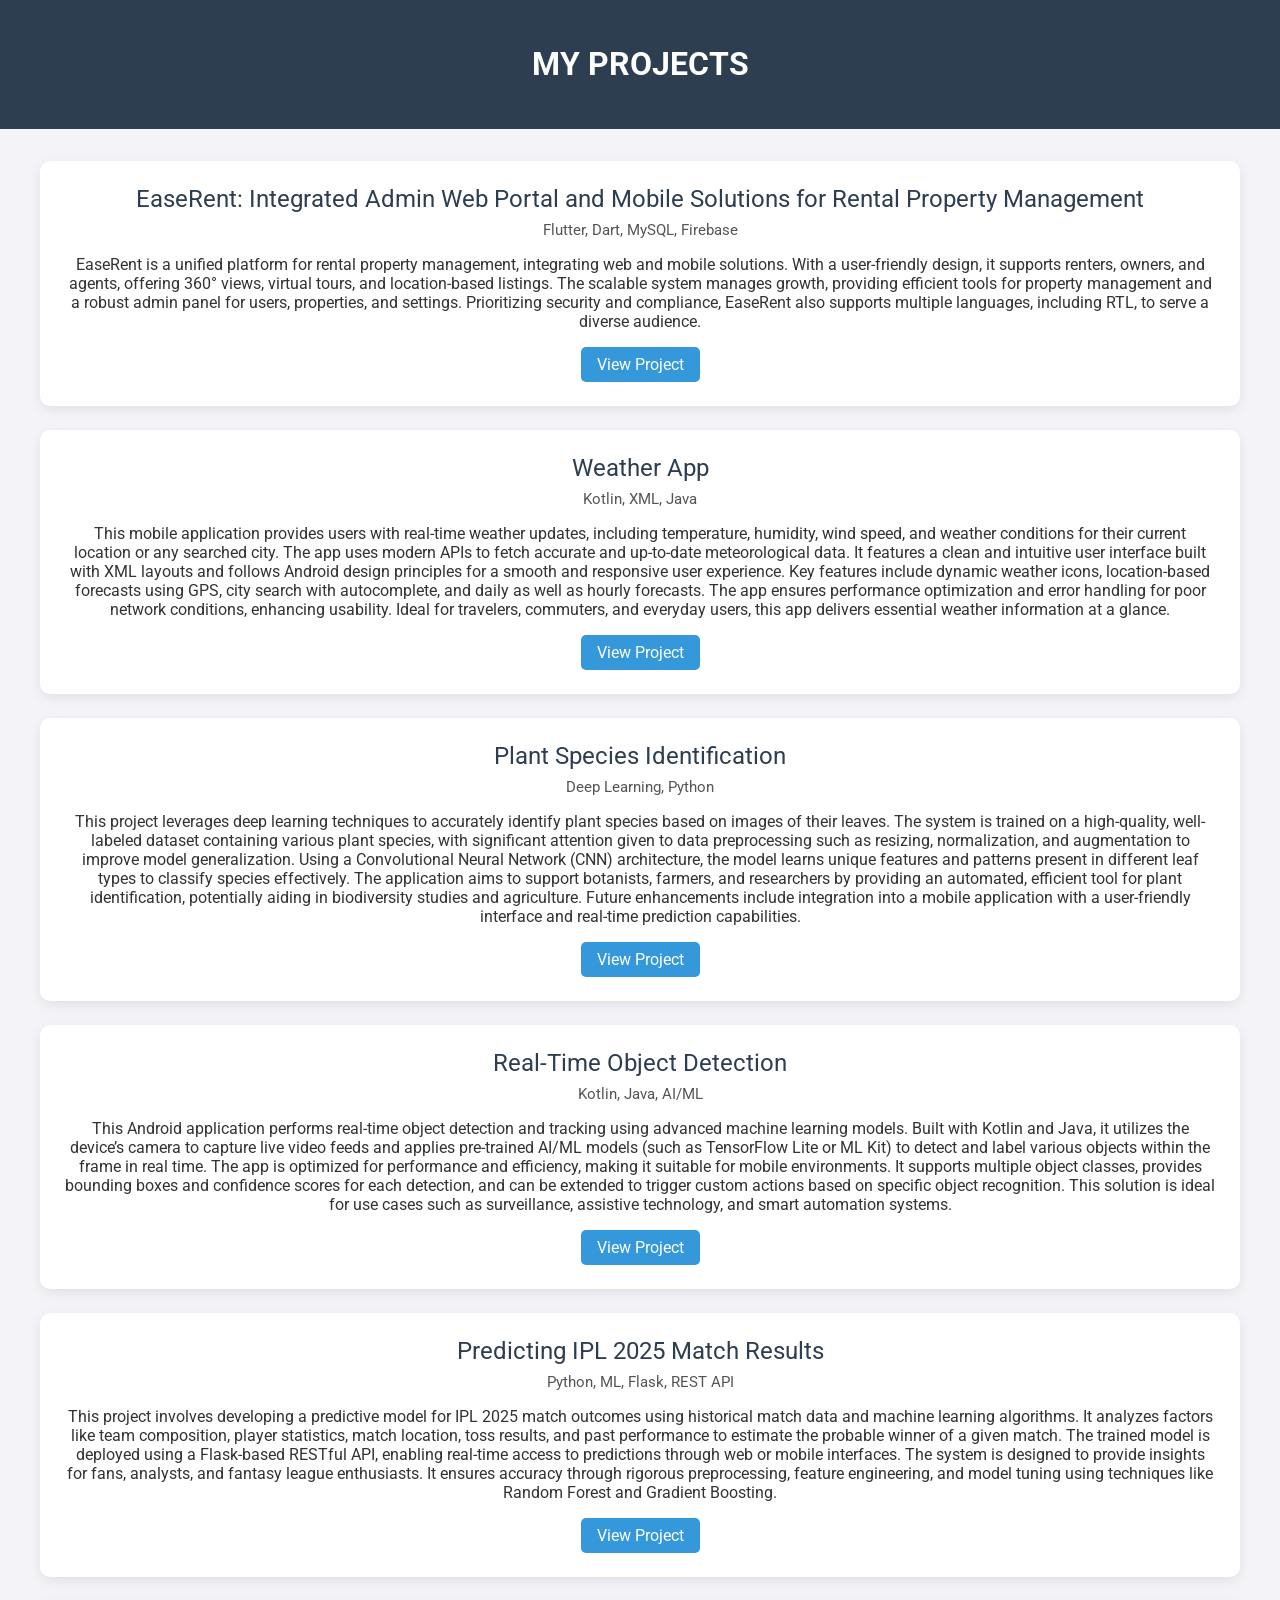
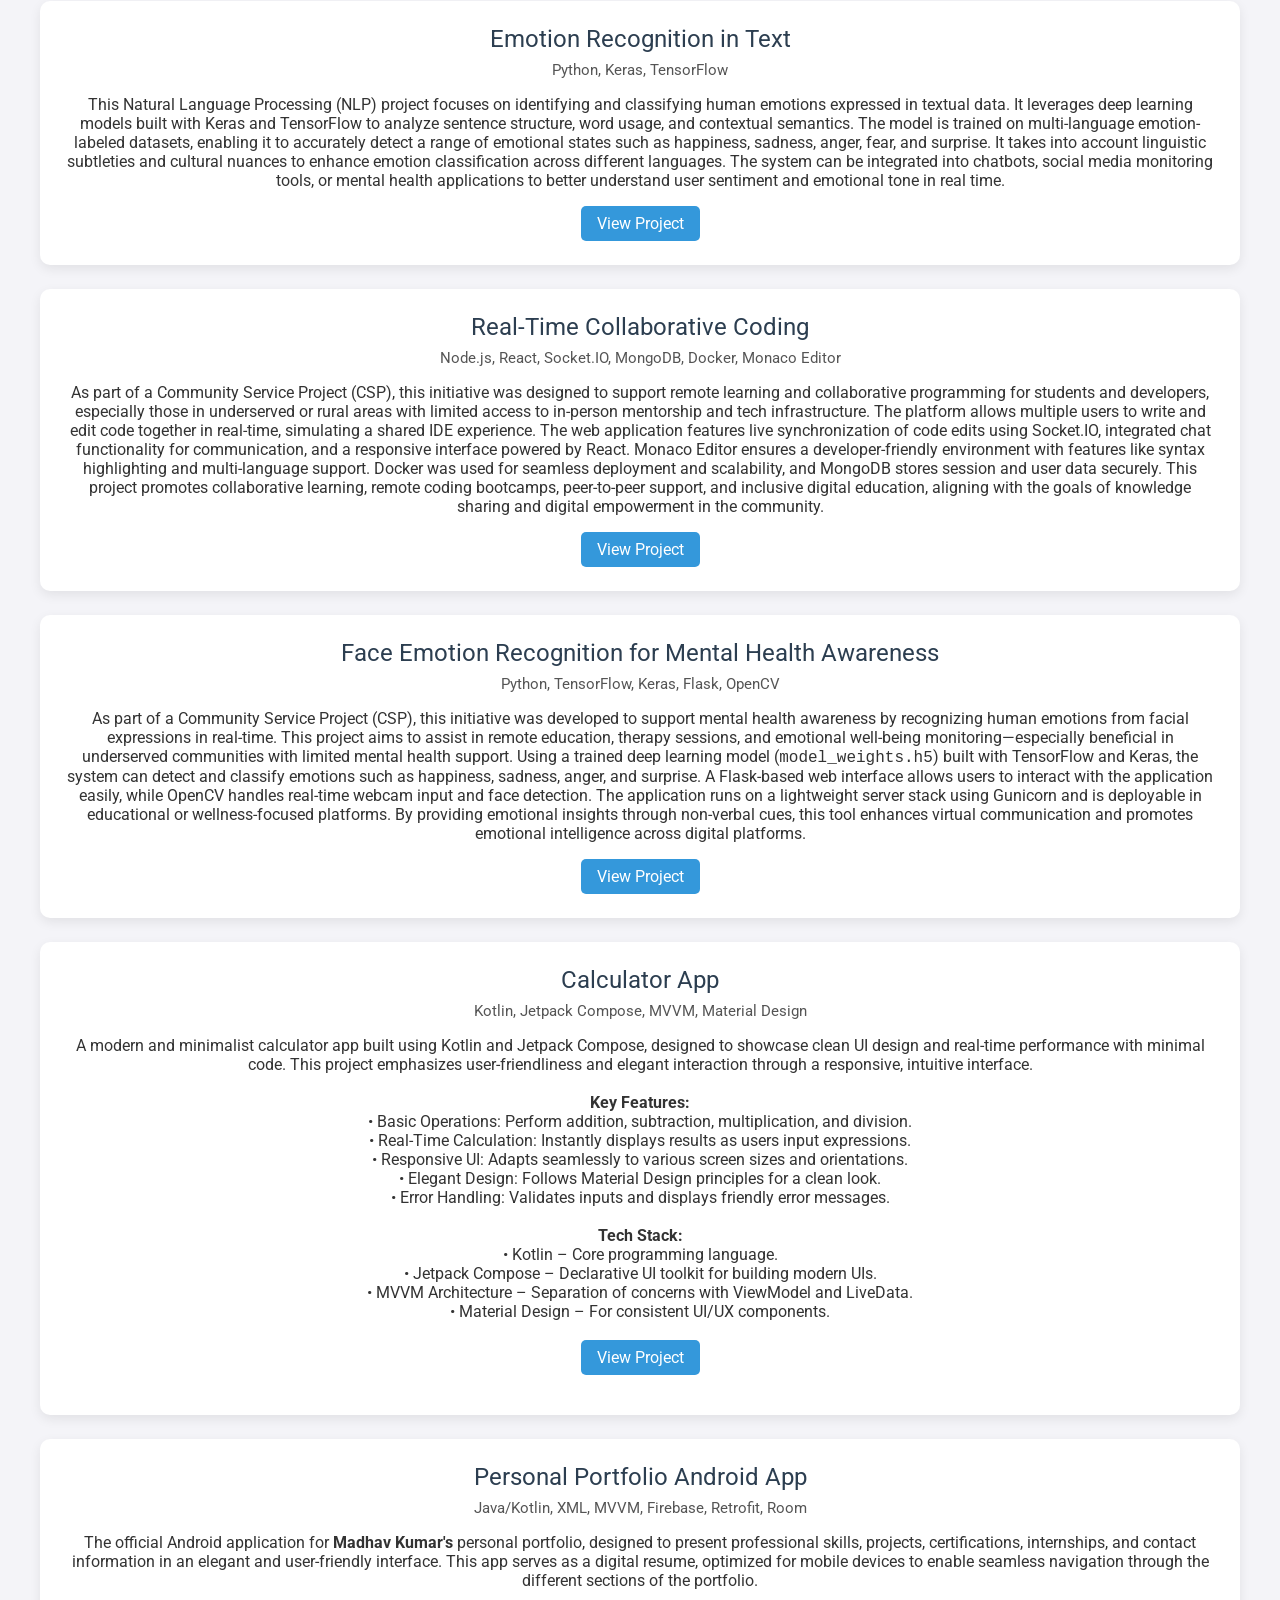
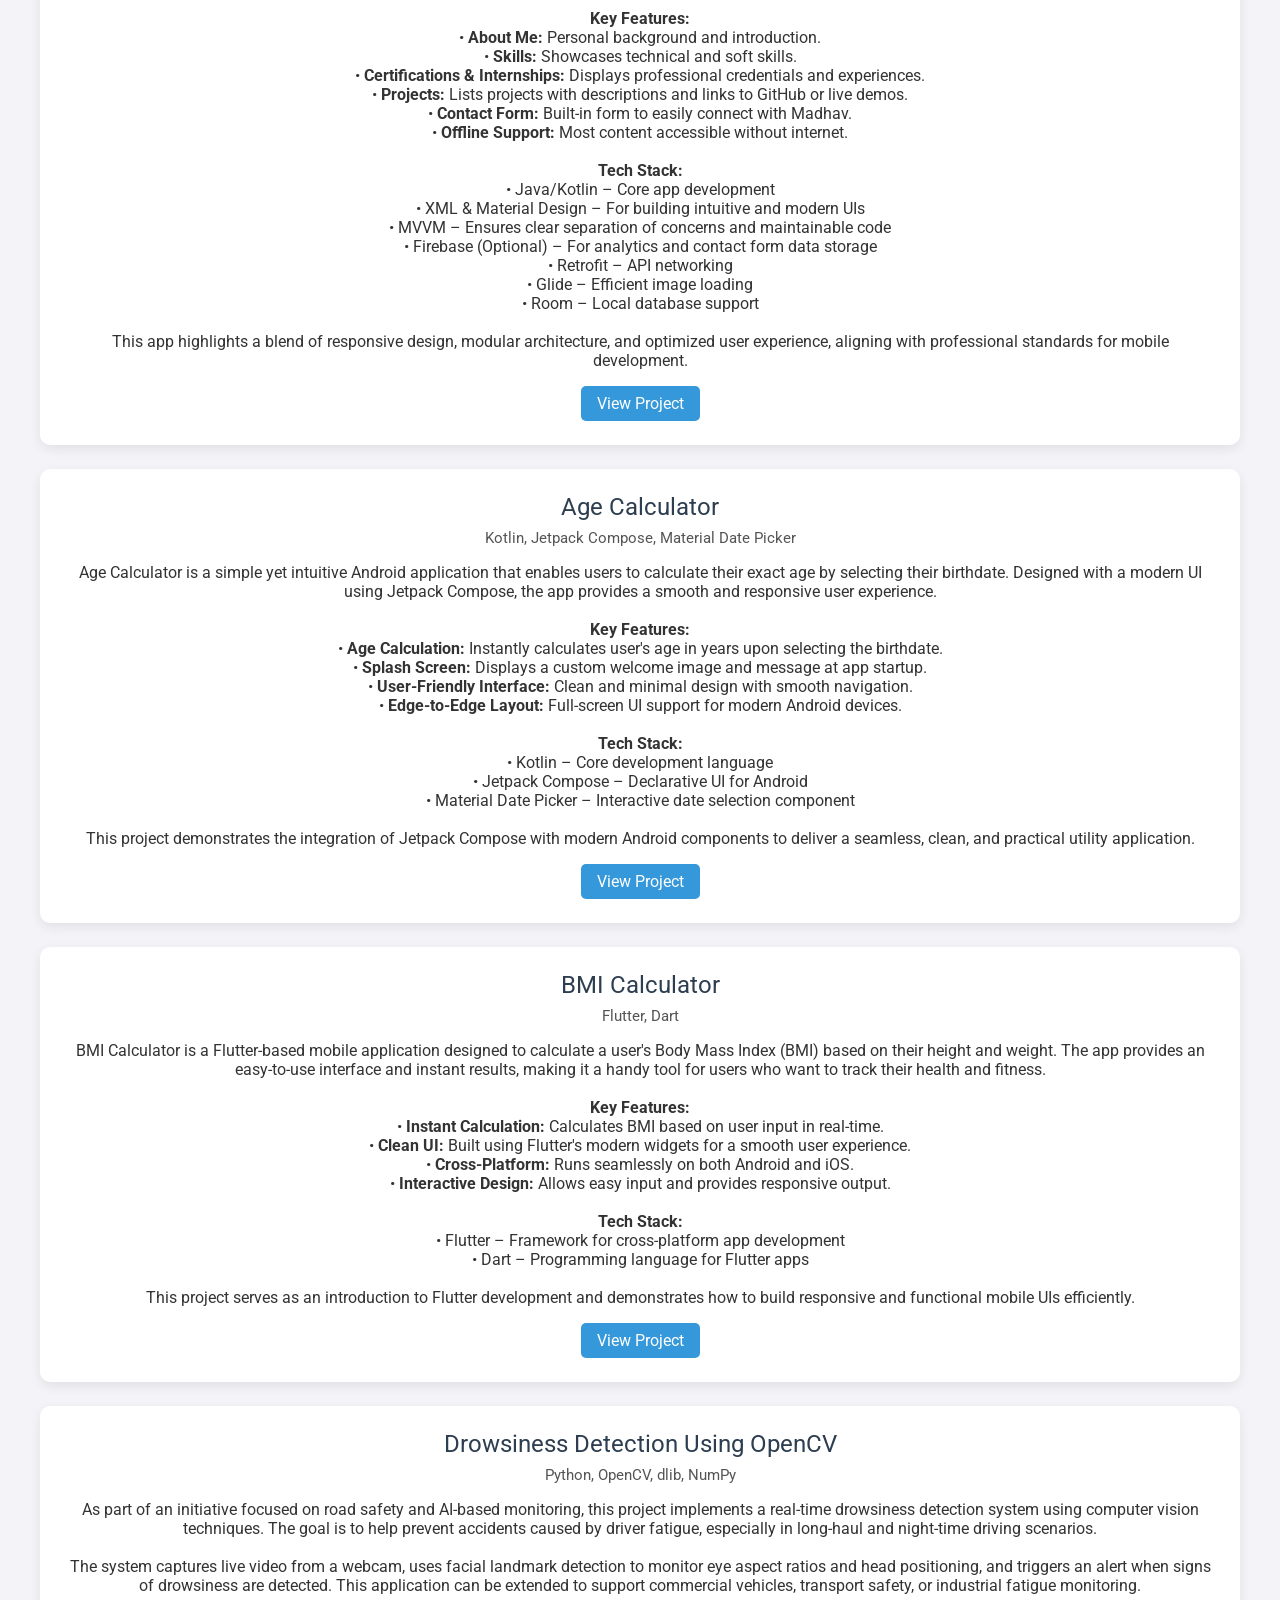
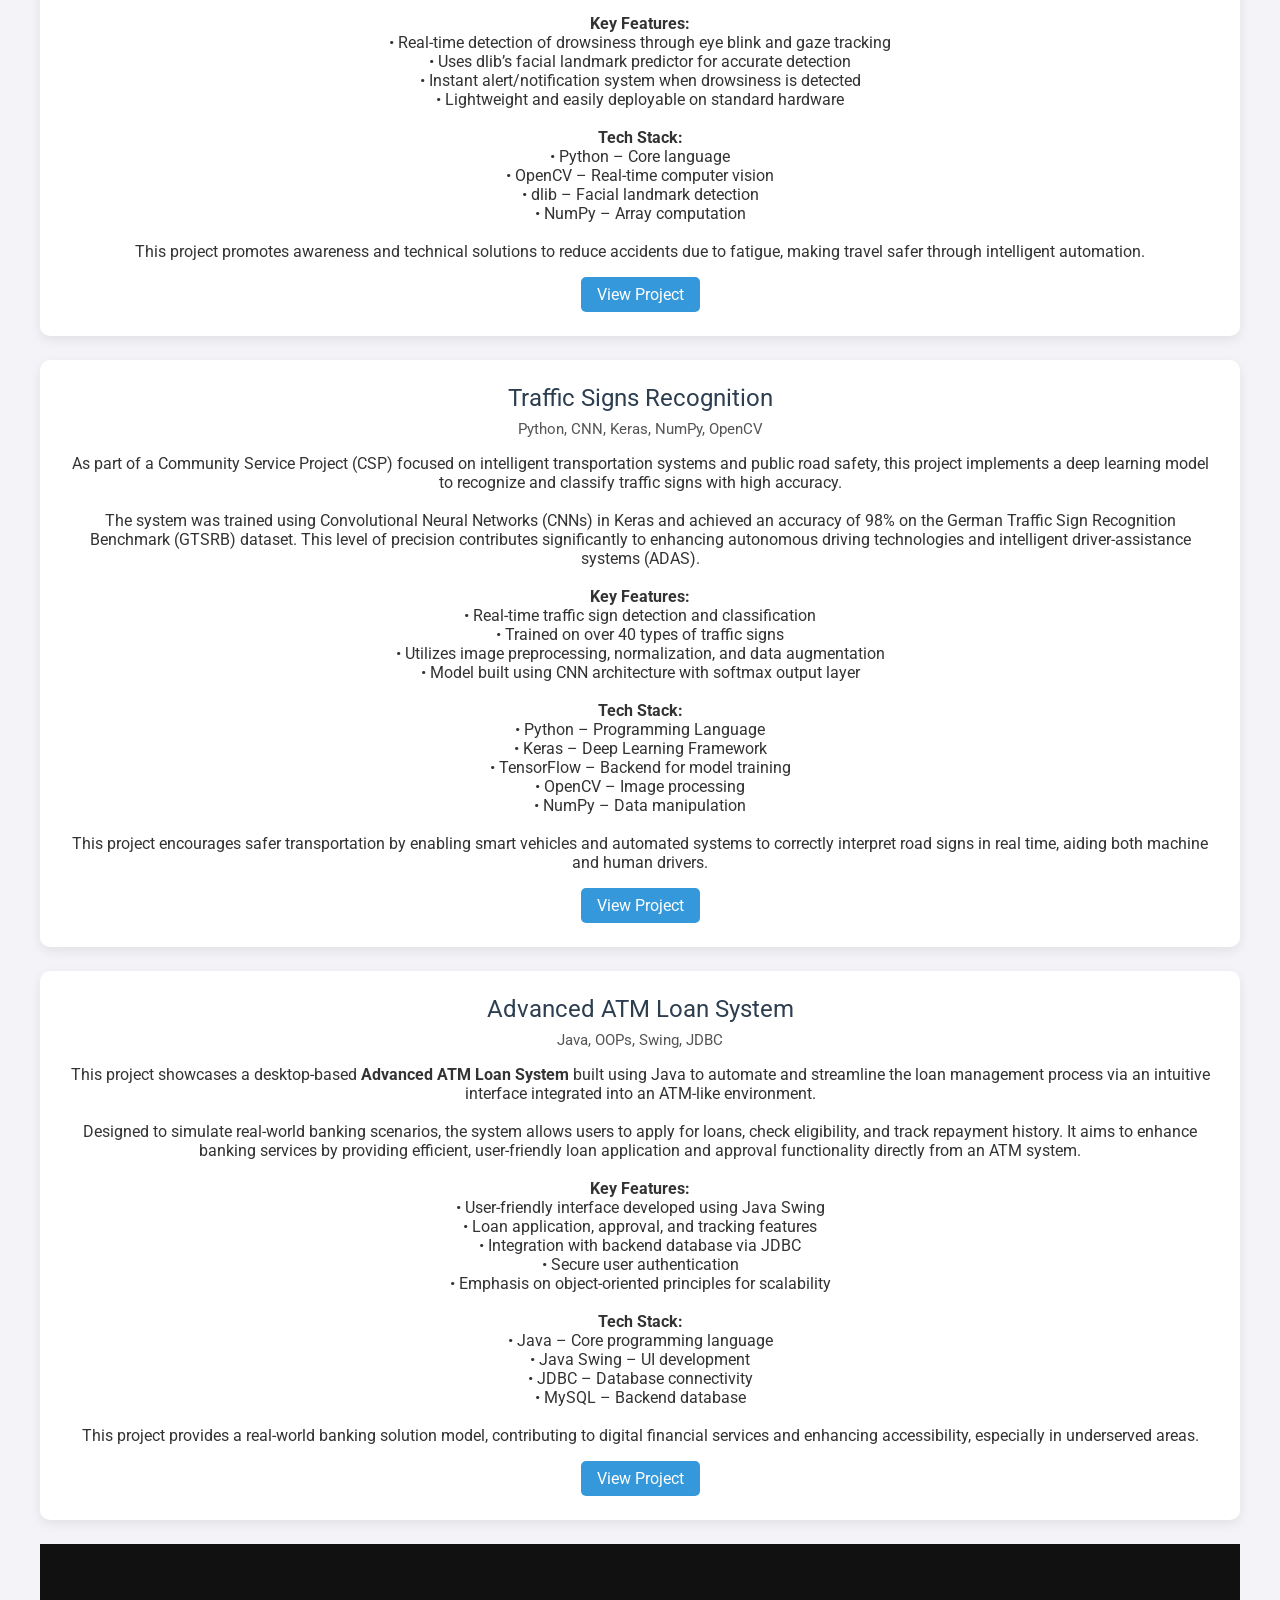
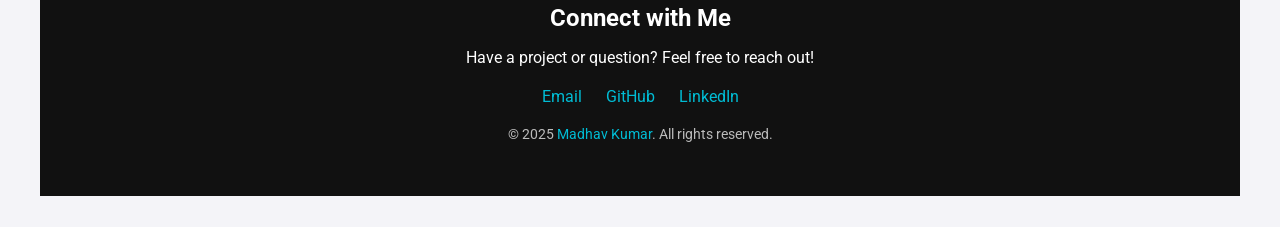
==== projects.html @ fc06e4e4 "first commit" ====
<!DOCTYPE html>
<html lang="en">

<head>
  <meta charset="UTF-8" />
  <meta name="viewport" content="width=device-width, initial-scale=1.0" />
  <title>Project Details</title>
  <link href="https://fonts.googleapis.com/css2?family=Roboto:wght@400;700&display=swap" rel="stylesheet" />
  <style>
    body {
      font-family: 'Roboto', sans-serif;
      margin: 0;
      padding: 0;
      background-color: #f4f4f8;
      color: #333;
    }

    header {
      background-color: #2c3e50;
      color: white;
      padding: 1.5rem 2rem;
      text-align: center;
    }

    .container {
      max-width: 1200px;
      margin: 2rem auto;
      padding: 0 1rem;
    }

    .project-card {
      background: white;
      margin-bottom: 1.5rem;
      border-radius: 10px;
      box-shadow: 0 4px 12px rgba(0, 0, 0, 0.08);
      padding: 1.5rem;
      transition: transform 0.2s ease;
      text-align: center;
    }

    .project-card:hover {
      transform: scale(1.01);
    }

    .project-title {
      font-size: 1.5rem;
      color: #2c3e50;
      margin-bottom: 0.5rem;
    }

    .tech {
      font-size: 0.95rem;
      color: #555;
      margin: 0.3rem 0 1rem 0;
    }

    .desc {
      font-size: 1rem;
      margin-bottom: 1rem;
    }

    .link-btn {
      display: inline-block;
      text-decoration: none;
      padding: 0.5rem 1rem;
      background-color: #3498db;
      color: white;
      border-radius: 5px;
      transition: background 0.3s ease;
      margin: 0 auto;
    }

    .link-btn:hover {
      background-color: #2980b9;
    }

    @media (max-width: 600px) {
      .project-title {
        font-size: 1.3rem;
      }
    }
  </style>
</head>

<body>

  <header>
    <h1>MY PROJECTS</h1>
  </header>

  <div class="container">

    <div class="project-card">
      <div class="project-title">EaseRent: Integrated Admin Web Portal and Mobile Solutions for Rental Property
        Management</div>
      <div class="tech">Flutter, Dart, MySQL, Firebase</div>
      <div class="desc">EaseRent is a unified platform for rental property management, integrating web and mobile
        solutions. With a user-friendly design, it supports renters, owners, and agents, offering 360° views, virtual
        tours, and location-based listings. The scalable system manages growth, providing efficient tools for property
        management and a robust admin panel for users, properties, and settings. Prioritizing security and compliance,
        EaseRent also supports multiple languages, including RTL, to serve a diverse audience.</div>
      <a href="https://github.com/2003MADHAV/Capstone-Project" class="link-btn" target="_blank">View Project</a>
    </div>

    <div class="project-card">
      <div class="project-title">Weather App</div>
      <div class="tech">Kotlin, XML, Java</div>
      <div class="desc">This mobile application provides users with real-time weather updates, including temperature,
        humidity, wind speed, and weather conditions for their current location or any searched city. The app uses
        modern APIs to fetch accurate and up-to-date meteorological data. It features a clean and intuitive user
        interface built with XML layouts and follows Android design principles for a smooth and responsive user
        experience.

        Key features include dynamic weather icons, location-based forecasts using GPS, city search with autocomplete,
        and daily as well as hourly forecasts. The app ensures performance optimization and error handling for poor
        network conditions, enhancing usability. Ideal for travelers, commuters, and everyday users, this app delivers
        essential weather information at a glance.</div>
      <a href="https://github.com/2003MADHAV/Weather_app" class="link-btn" target="_blank">View Project</a>
    </div>

    <div class="project-card">
      <div class="project-title">Plant Species Identification</div>
      <div class="tech">Deep Learning, Python</div>
      <div class="desc">This project leverages deep learning techniques to accurately identify plant species based on
        images of their leaves. The system is trained on a high-quality, well-labeled dataset containing various plant
        species, with significant attention given to data preprocessing such as resizing, normalization, and
        augmentation to improve model generalization.

        Using a Convolutional Neural Network (CNN) architecture, the model learns unique features and patterns present
        in different leaf types to classify species effectively. The application aims to support botanists, farmers, and
        researchers by providing an automated, efficient tool for plant identification, potentially aiding in
        biodiversity studies and agriculture. Future enhancements include integration into a mobile application with a
        user-friendly interface and real-time prediction capabilities.</div>
      <a href="https://github.com/2003MADHAV/Plant-Species-Identification-from-Leaf-Images" class="link-btn"
        target="_blank">View Project</a>
    </div>

    <div class="project-card">
      <div class="project-title">Real-Time Object Detection</div>
      <div class="tech">Kotlin, Java, AI/ML</div>
      <div class="desc">This Android application performs real-time object detection and tracking using advanced machine
        learning models. Built with Kotlin and Java, it utilizes the device’s camera to capture live video feeds and
        applies pre-trained AI/ML models (such as TensorFlow Lite or ML Kit) to detect and label various objects within
        the frame in real time.

        The app is optimized for performance and efficiency, making it suitable for mobile environments. It supports
        multiple object classes, provides bounding boxes and confidence scores for each detection, and can be extended
        to trigger custom actions based on specific object recognition. This solution is ideal for use cases such as
        surveillance, assistive technology, and smart automation systems.</div>
        <a href="https://github.com/2003MADHAV" class="link-btn" target="_blank">View Project</a>

    </div>

    <div class="project-card">
      <div class="project-title">Predicting IPL 2025 Match Results</div>
      <div class="tech">Python, ML, Flask, REST API</div>
      <div class="desc">This project involves developing a predictive model for IPL 2025 match outcomes using historical
        match data and machine learning algorithms. It analyzes factors like team composition, player statistics, match
        location, toss results, and past performance to estimate the probable winner of a given match.

        The trained model is deployed using a Flask-based RESTful API, enabling real-time access to predictions through
        web or mobile interfaces. The system is designed to provide insights for fans, analysts, and fantasy league
        enthusiasts. It ensures accuracy through rigorous preprocessing, feature engineering, and model tuning using
        techniques like Random Forest and Gradient Boosting.</div>
      <a href="https://github.com/2003MADHAV/ipl-match-prediction" class="link-btn" target="_blank">View Project</a>
    </div>

    <div class="project-card">
      <div class="project-title">Emotion Recognition in Text</div>
      <div class="tech">Python, Keras, TensorFlow</div>
      <div class="desc">This Natural Language Processing (NLP) project focuses on identifying and classifying human
        emotions expressed in textual data. It leverages deep learning models built with Keras and TensorFlow to analyze
        sentence structure, word usage, and contextual semantics.

        The model is trained on multi-language emotion-labeled datasets, enabling it to accurately detect a range of
        emotional states such as happiness, sadness, anger, fear, and surprise. It takes into account linguistic
        subtleties and cultural nuances to enhance emotion classification across different languages.

        The system can be integrated into chatbots, social media monitoring tools, or mental health applications to
        better understand user sentiment and emotional tone in real time.</div>
      <a href="https://github.com/2003MADHAV/Emotion-Recognition_and-Expression_in_Text" class="link-btn"
        target="_blank">View Project</a>
    </div>

    <div class="project-card">
      <div class="project-title">Real-Time Collaborative Coding</div>
      <div class="tech">Node.js, React, Socket.IO, MongoDB, Docker, Monaco Editor</div>
      <div class="desc">As part of a Community Service Project (CSP), this initiative was designed to support remote
        learning and collaborative programming for students and developers, especially those in underserved or rural
        areas with limited access to in-person mentorship and tech infrastructure. The platform allows multiple users to
        write and edit code together in real-time, simulating a shared IDE experience.

        The web application features live synchronization of code edits using Socket.IO, integrated chat functionality
        for communication, and a responsive interface powered by React. Monaco Editor ensures a developer-friendly
        environment with features like syntax highlighting and multi-language support.

        Docker was used for seamless deployment and scalability, and MongoDB stores session and user data securely. This
        project promotes collaborative learning, remote coding bootcamps, peer-to-peer support, and inclusive digital
        education, aligning with the goals of knowledge sharing and digital empowerment in the community.</div>
      <a href="https://github.com/2003MADHAV" class="link-btn" target="_blank">View Project</a>
    </div>
  <div class="project-card">

  <div class="project-title">Face Emotion Recognition for Mental Health Awareness</div>
  <div class="tech">Python, TensorFlow, Keras, Flask, OpenCV</div>
  <div class="desc">
    As part of a Community Service Project (CSP), this initiative was developed to support mental health awareness by recognizing human emotions from facial expressions in real-time. This project aims to assist in remote education, therapy sessions, and emotional well-being monitoring—especially beneficial in underserved communities with limited mental health support.

    Using a trained deep learning model (<code>model_weights.h5</code>) built with TensorFlow and Keras, the system can detect and classify emotions such as happiness, sadness, anger, and surprise. A Flask-based web interface allows users to interact with the application easily, while OpenCV handles real-time webcam input and face detection.

    The application runs on a lightweight server stack using Gunicorn and is deployable in educational or wellness-focused platforms. By providing emotional insights through non-verbal cues, this tool enhances virtual communication and promotes emotional intelligence across digital platforms.
  </div>
  <a href="https://github.com/2003MADHAV/Face-Emotion-Recognition" class="link-btn" target="_blank">View Project</a>
</div>

<div class="project-card">
  <div class="project-title">Calculator App</div>
  <div class="tech">Kotlin, Jetpack Compose, MVVM, Material Design</div>
  <div class="desc">
    A modern and minimalist calculator app built using Kotlin and Jetpack Compose, designed to showcase clean UI design and real-time performance with minimal code. This project emphasizes user-friendliness and elegant interaction through a responsive, intuitive interface.

    <br><br>
    <strong>Key Features:</strong><br>
    • Basic Operations: Perform addition, subtraction, multiplication, and division.<br>
    • Real-Time Calculation: Instantly displays results as users input expressions.<br>
    • Responsive UI: Adapts seamlessly to various screen sizes and orientations.<br>
    • Elegant Design: Follows Material Design principles for a clean look.<br>
    • Error Handling: Validates inputs and displays friendly error messages.<br>

    <br>
    <strong>Tech Stack:</strong><br>
    • Kotlin – Core programming language.<br>
    • Jetpack Compose – Declarative UI toolkit for building modern UIs.<br>
    • MVVM Architecture – Separation of concerns with ViewModel and LiveData.<br>
    • Material Design – For consistent UI/UX components.<br>
  <br><a href="https://github.com/2003MADHAV/Calculator_Android_APP" class="link-btn" target="_blank">View Project</a>
  
</div>

</div>

<div class="project-card">
  <div class="project-title">Personal Portfolio Android App</div>
  <div class="tech">Java/Kotlin, XML, MVVM, Firebase, Retrofit, Room</div>
  <div class="desc">
    The official Android application for <strong>Madhav Kumar's</strong> personal portfolio, designed to present professional skills, projects, certifications, internships, and contact information in an elegant and user-friendly interface. This app serves as a digital resume, optimized for mobile devices to enable seamless navigation through the different sections of the portfolio.

    <br><br>
    <strong>Key Features:</strong><br>
    • <strong>About Me:</strong> Personal background and introduction.<br>
    • <strong>Skills:</strong> Showcases technical and soft skills.<br>
    • <strong>Certifications & Internships:</strong> Displays professional credentials and experiences.<br>
    • <strong>Projects:</strong> Lists projects with descriptions and links to GitHub or live demos.<br>
    • <strong>Contact Form:</strong> Built-in form to easily connect with Madhav.<br>
    • <strong>Offline Support:</strong> Most content accessible without internet.<br>

    <br>
    <strong>Tech Stack:</strong><br>
    • Java/Kotlin – Core app development<br>
    • XML & Material Design – For building intuitive and modern UIs<br>
    • MVVM – Ensures clear separation of concerns and maintainable code<br>
    • Firebase (Optional) – For analytics and contact form data storage<br>
    • Retrofit – API networking<br>
    • Glide – Efficient image loading<br>
    • Room – Local database support<br>
    
    <br>
    This app highlights a blend of responsive design, modular architecture, and optimized user experience, aligning with professional standards for mobile development.
  </div>
  <a href="https://github.com/2003MADHAV/Persional_portfolio_Android_App" class="link-btn" target="_blank">View Project</a>
</div>

<div class="project-card">
  <div class="project-title">Age Calculator</div>
  <div class="tech">Kotlin, Jetpack Compose, Material Date Picker</div>
  <div class="desc">
    Age Calculator is a simple yet intuitive Android application that enables users to calculate their exact age by selecting their birthdate. Designed with a modern UI using Jetpack Compose, the app provides a smooth and responsive user experience.
    
    <br><br>
    <strong>Key Features:</strong><br>
    • <strong>Age Calculation:</strong> Instantly calculates user's age in years upon selecting the birthdate.<br>
    • <strong>Splash Screen:</strong> Displays a custom welcome image and message at app startup.<br>
    • <strong>User-Friendly Interface:</strong> Clean and minimal design with smooth navigation.<br>
    • <strong>Edge-to-Edge Layout:</strong> Full-screen UI support for modern Android devices.<br>
    
    <br>
    <strong>Tech Stack:</strong><br>
    • Kotlin – Core development language<br>
    • Jetpack Compose – Declarative UI for Android<br>
    • Material Date Picker – Interactive date selection component<br>

    <br>
    This project demonstrates the integration of Jetpack Compose with modern Android components to deliver a seamless, clean, and practical utility application.
  </div>
  <a href="https://github.com/2003MADHAV/Age-Calculator-andriod-app.git" class="link-btn" target="_blank">View Project</a>
</div>

<div class="project-card">
  <div class="project-title">BMI Calculator</div>
  <div class="tech">Flutter, Dart</div>
  <div class="desc">
    BMI Calculator is a Flutter-based mobile application designed to calculate a user's Body Mass Index (BMI) based on their height and weight. The app provides an easy-to-use interface and instant results, making it a handy tool for users who want to track their health and fitness.
    
    <br><br>
    <strong>Key Features:</strong><br>
    • <strong>Instant Calculation:</strong> Calculates BMI based on user input in real-time.<br>
    • <strong>Clean UI:</strong> Built using Flutter's modern widgets for a smooth user experience.<br>
    • <strong>Cross-Platform:</strong> Runs seamlessly on both Android and iOS.<br>
    • <strong>Interactive Design:</strong> Allows easy input and provides responsive output.<br>

    <br>
    <strong>Tech Stack:</strong><br>
    • Flutter – Framework for cross-platform app development<br>
    • Dart – Programming language for Flutter apps<br>

    <br>
    This project serves as an introduction to Flutter development and demonstrates how to build responsive and functional mobile UIs efficiently.
  </div>
  <a href="https://github.com/2003MADHAV/BMI_Calculator" class="link-btn" target="_blank">View Project</a>
</div>

<div class="project-card">
  <div class="project-title">Drowsiness Detection Using OpenCV</div>
  <div class="tech">Python, OpenCV, dlib, NumPy</div>
  <div class="desc">
    As part of an initiative focused on road safety and AI-based monitoring, this project implements a real-time drowsiness detection system using computer vision techniques. The goal is to help prevent accidents caused by driver fatigue, especially in long-haul and night-time driving scenarios.
    
    <br><br>
    The system captures live video from a webcam, uses facial landmark detection to monitor eye aspect ratios and head positioning, and triggers an alert when signs of drowsiness are detected. This application can be extended to support commercial vehicles, transport safety, or industrial fatigue monitoring.

    <br><br>
    <strong>Key Features:</strong><br>
    • Real-time detection of drowsiness through eye blink and gaze tracking<br>
    • Uses dlib’s facial landmark predictor for accurate detection<br>
    • Instant alert/notification system when drowsiness is detected<br>
    • Lightweight and easily deployable on standard hardware<br>

    <br>
    <strong>Tech Stack:</strong><br>
    • Python – Core language<br>
    • OpenCV – Real-time computer vision<br>
    • dlib – Facial landmark detection<br>
    • NumPy – Array computation<br>
    <br>
    This project promotes awareness and technical solutions to reduce accidents due to fatigue, making travel safer through intelligent automation.
  </div>
  <a href="https://github.com/2003MADHAV/DrowsinessDetectionUsingOpenCV" class="link-btn" target="_blank">View Project</a>
</div>

<div class="project-card">
  <div class="project-title">Traffic Signs Recognition</div>
  <div class="tech">Python, CNN, Keras, NumPy, OpenCV</div>
  <div class="desc">
    As part of a Community Service Project (CSP) focused on intelligent transportation systems and public road safety, this project implements a deep learning model to recognize and classify traffic signs with high accuracy.
    
    <br><br>
    The system was trained using Convolutional Neural Networks (CNNs) in Keras and achieved an accuracy of 98% on the German Traffic Sign Recognition Benchmark (GTSRB) dataset. This level of precision contributes significantly to enhancing autonomous driving technologies and intelligent driver-assistance systems (ADAS).

    <br><br>
    <strong>Key Features:</strong><br>
    • Real-time traffic sign detection and classification<br>
    • Trained on over 40 types of traffic signs<br>
    • Utilizes image preprocessing, normalization, and data augmentation<br>
    • Model built using CNN architecture with softmax output layer<br>

    <br>
    <strong>Tech Stack:</strong><br>
    • Python – Programming Language<br>
    • Keras – Deep Learning Framework<br>
    • TensorFlow – Backend for model training<br>
    • OpenCV – Image processing<br>
    • NumPy – Data manipulation<br>

    <br>
    This project encourages safer transportation by enabling smart vehicles and automated systems to correctly interpret road signs in real time, aiding both machine and human drivers.

  </div>
  <a href="https://github.com/2003MADHAV/Traffic_SignsRecognition" class="link-btn" target="_blank">View Project</a>
</div>

<div class="project-card">
  <div class="project-title">Advanced ATM Loan System</div>
  <div class="tech">Java, OOPs, Swing, JDBC</div>
  <div class="desc">
    This project showcases a desktop-based <strong>Advanced ATM Loan System</strong> built using Java to automate and streamline the loan management process via an intuitive interface integrated into an ATM-like environment.
    
    <br><br>
    Designed to simulate real-world banking scenarios, the system allows users to apply for loans, check eligibility, and track repayment history. It aims to enhance banking services by providing efficient, user-friendly loan application and approval functionality directly from an ATM system.

    <br><br>
    <strong>Key Features:</strong><br>
    • User-friendly interface developed using Java Swing<br>
    • Loan application, approval, and tracking features<br>
    • Integration with backend database via JDBC<br>
    • Secure user authentication<br>
    • Emphasis on object-oriented principles for scalability<br>

    <br>
    <strong>Tech Stack:</strong><br>
    • Java – Core programming language<br>
    • Java Swing – UI development<br>
    • JDBC – Database connectivity<br>
    • MySQL – Backend database<br>

    <br>
    This project provides a real-world banking solution model, contributing to digital financial services and enhancing accessibility, especially in underserved areas.

  </div>
  <a href="https://github.com/2003MADHAV/Advance-ATM-lone_systems--" class="link-btn" target="_blank">View Project</a>
</div>

<footer style="background-color: #111; color: #fff; padding: 40px 20px; text-align: center;">
  <div style="max-width: 1000px; margin: auto;">
    <h2 style="font-size: 24px; margin-bottom: 10px;">Connect with Me</h2>
    <p style="margin-bottom: 20px;">Have a project or question? Feel free to reach out!</p>
    <div style="margin-bottom: 20px;">
      <a href="mailto:madhakumar332003@gmail.com" style="color: #00bcd4; text-decoration: none; margin: 0 10px;">Email</a>
      <a href="https://github.com/2003MADHAV" target="_blank" style="color: #00bcd4; text-decoration: none; margin: 0 10px;">GitHub</a>
      <a href="https://www.linkedin.com/in/madhav-kumar-5859a2228/" target="_blank" style="color: #00bcd4; text-decoration: none; margin: 0 10px;">LinkedIn</a>
    </div>
    <p style="font-size: 14px; color: #bbb;">
      &copy; 2025 <a href="https://2003madhav.github.io/Madhav-Portfolio/" target="_blank" style="color: #00bcd4; text-decoration: none;">Madhav Kumar</a>. All rights reserved.
    </p>
  </div>
</footer>
</body>

</html>
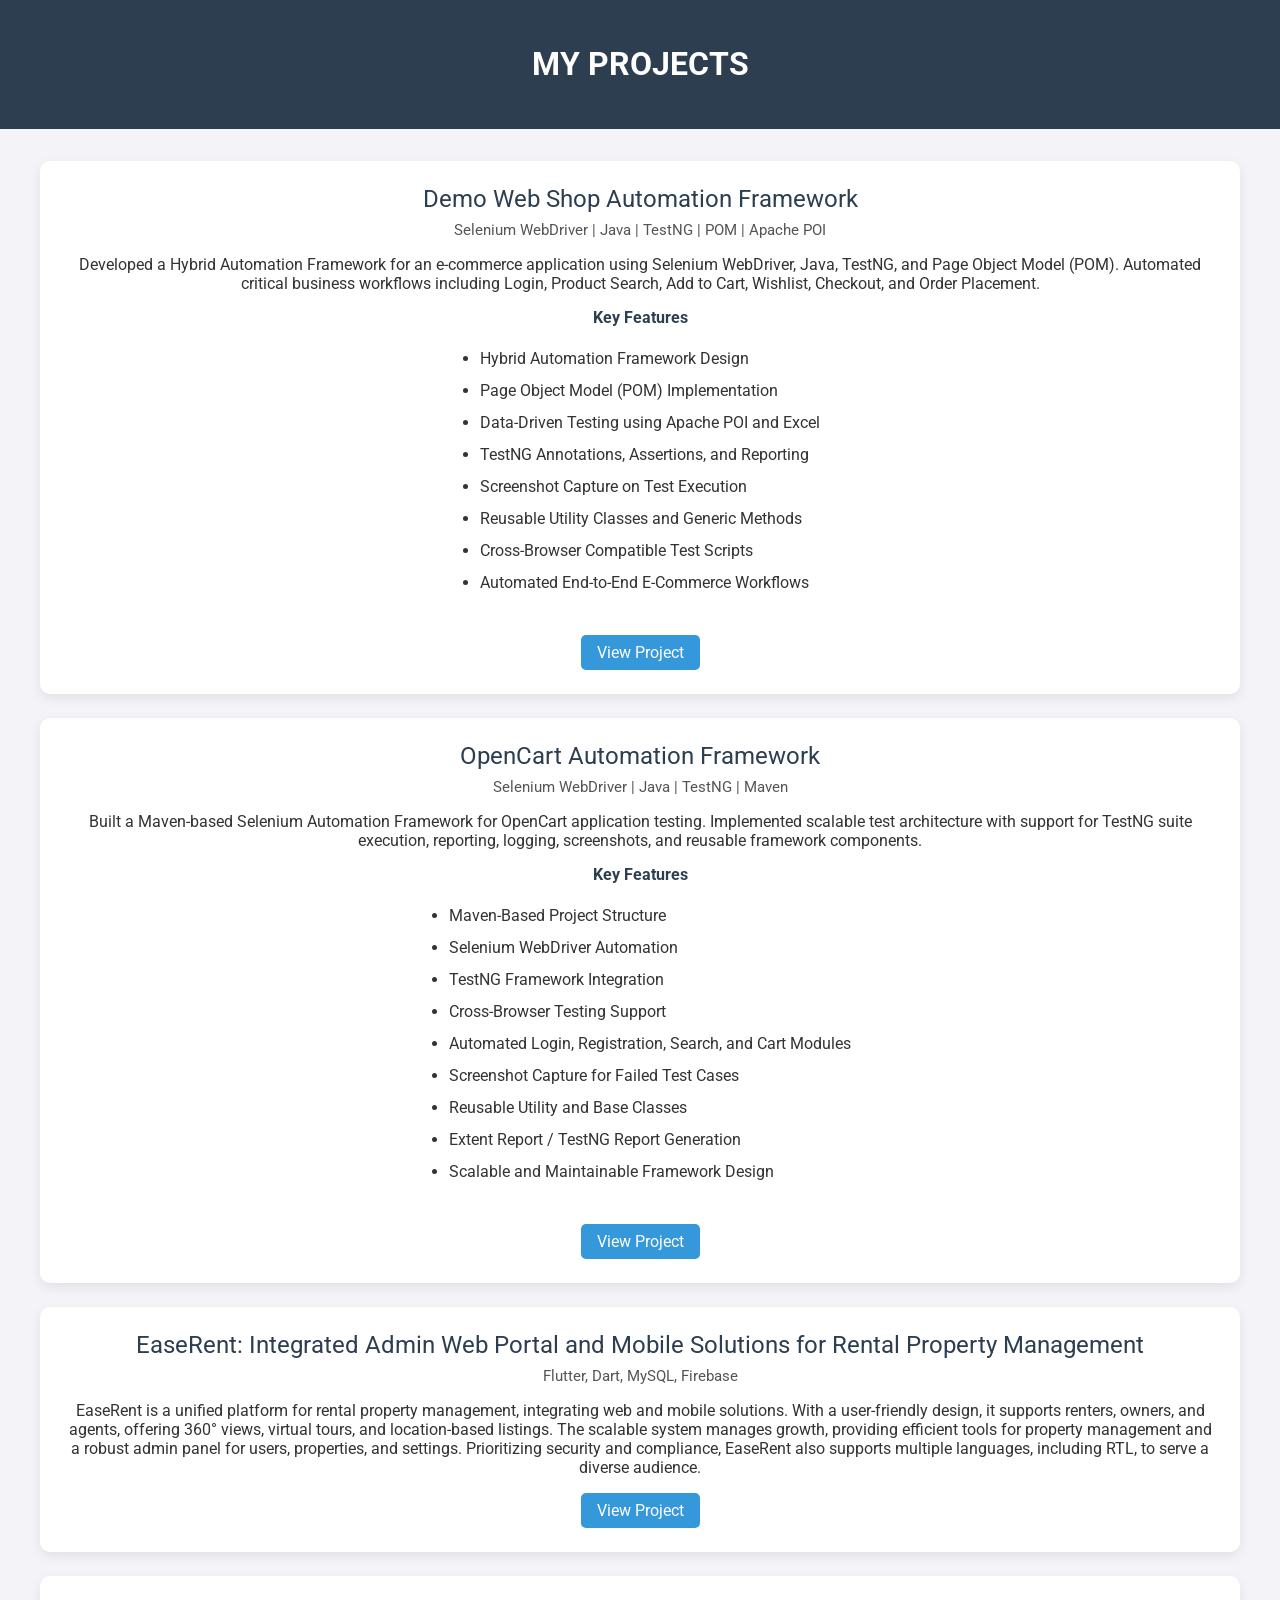
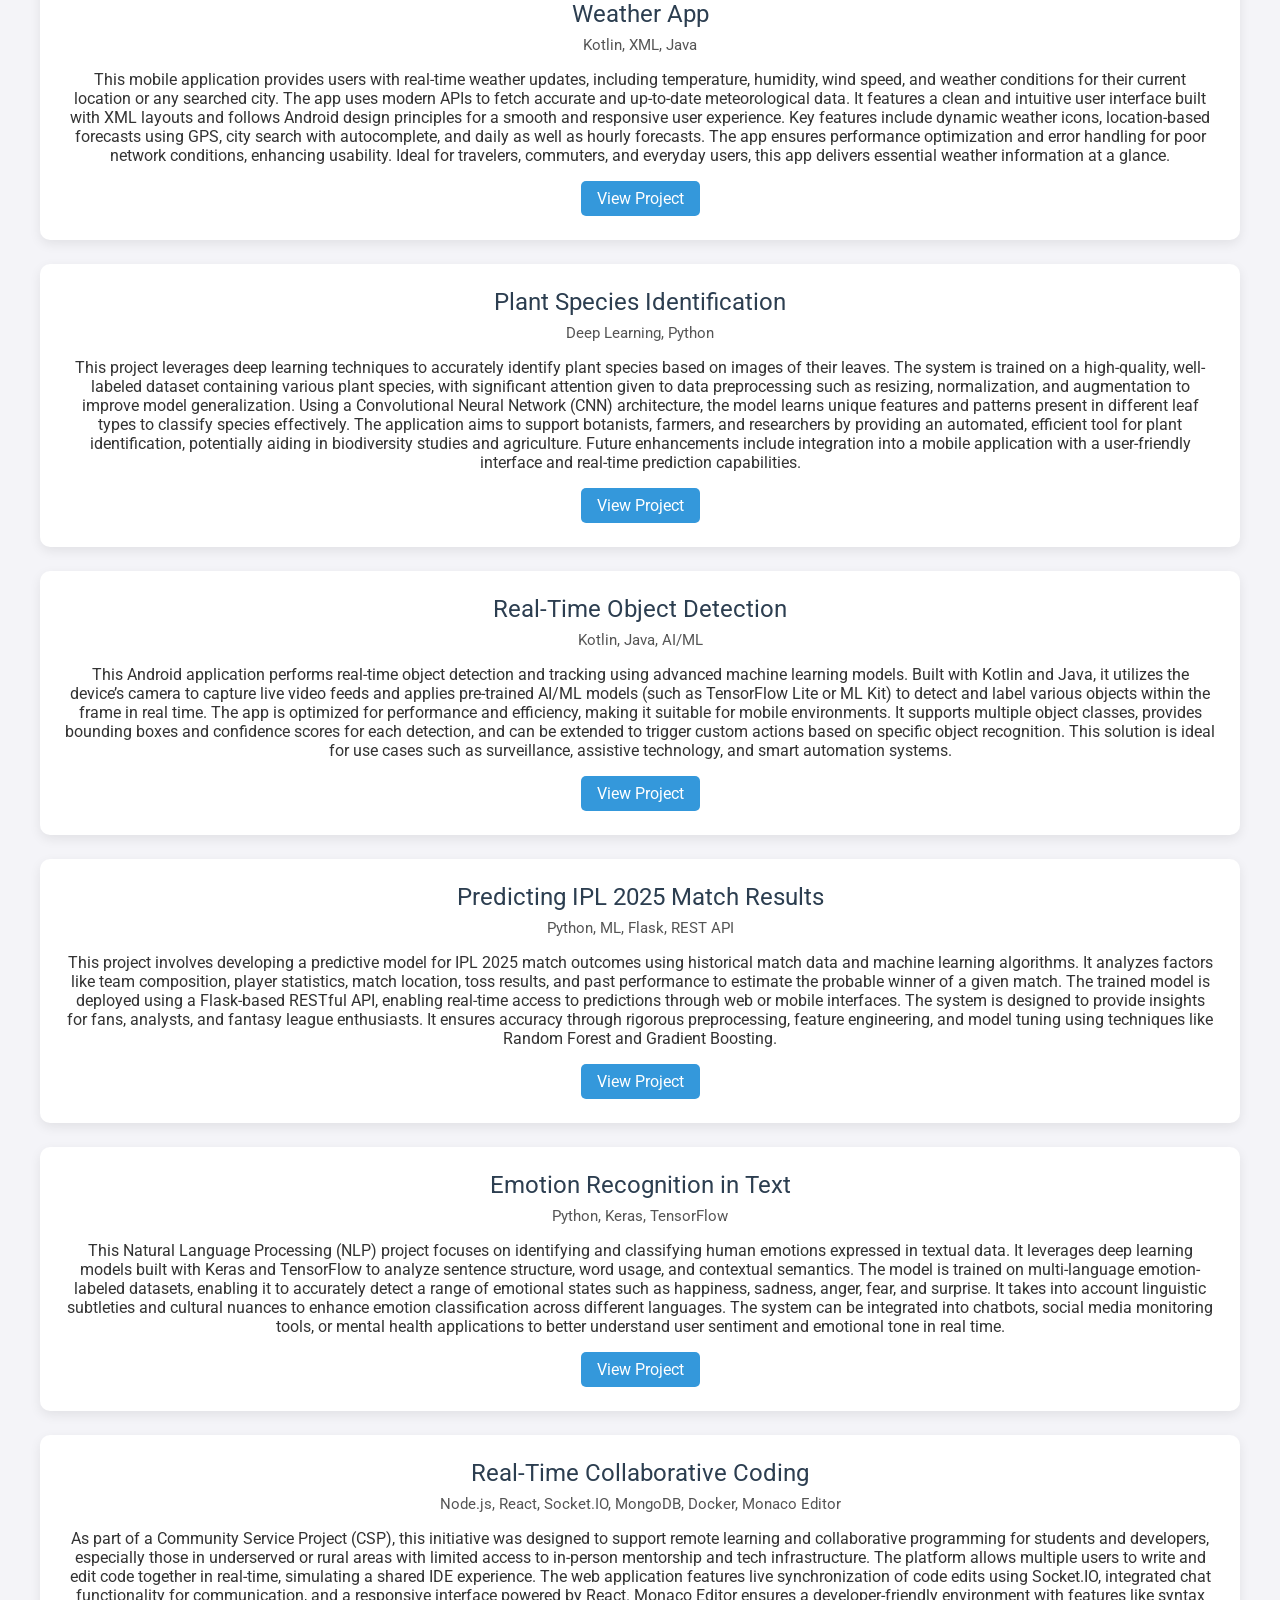
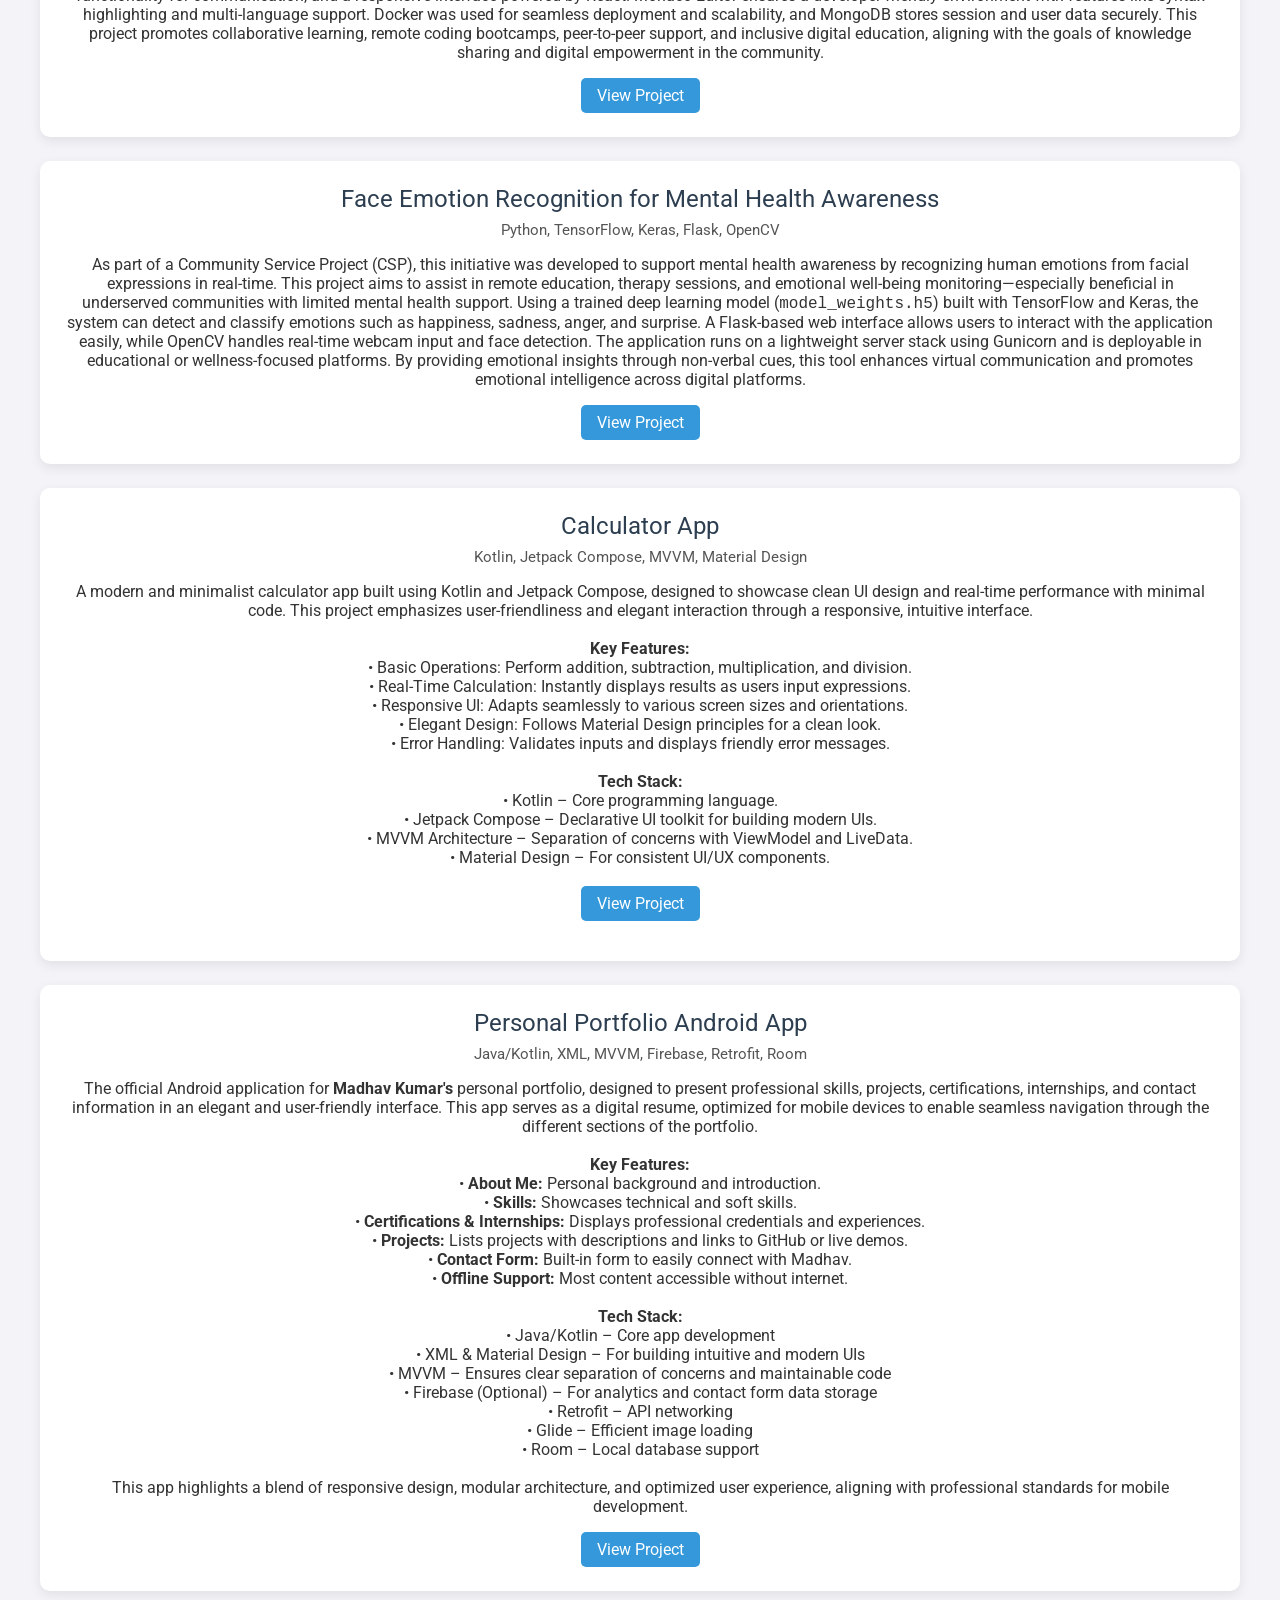
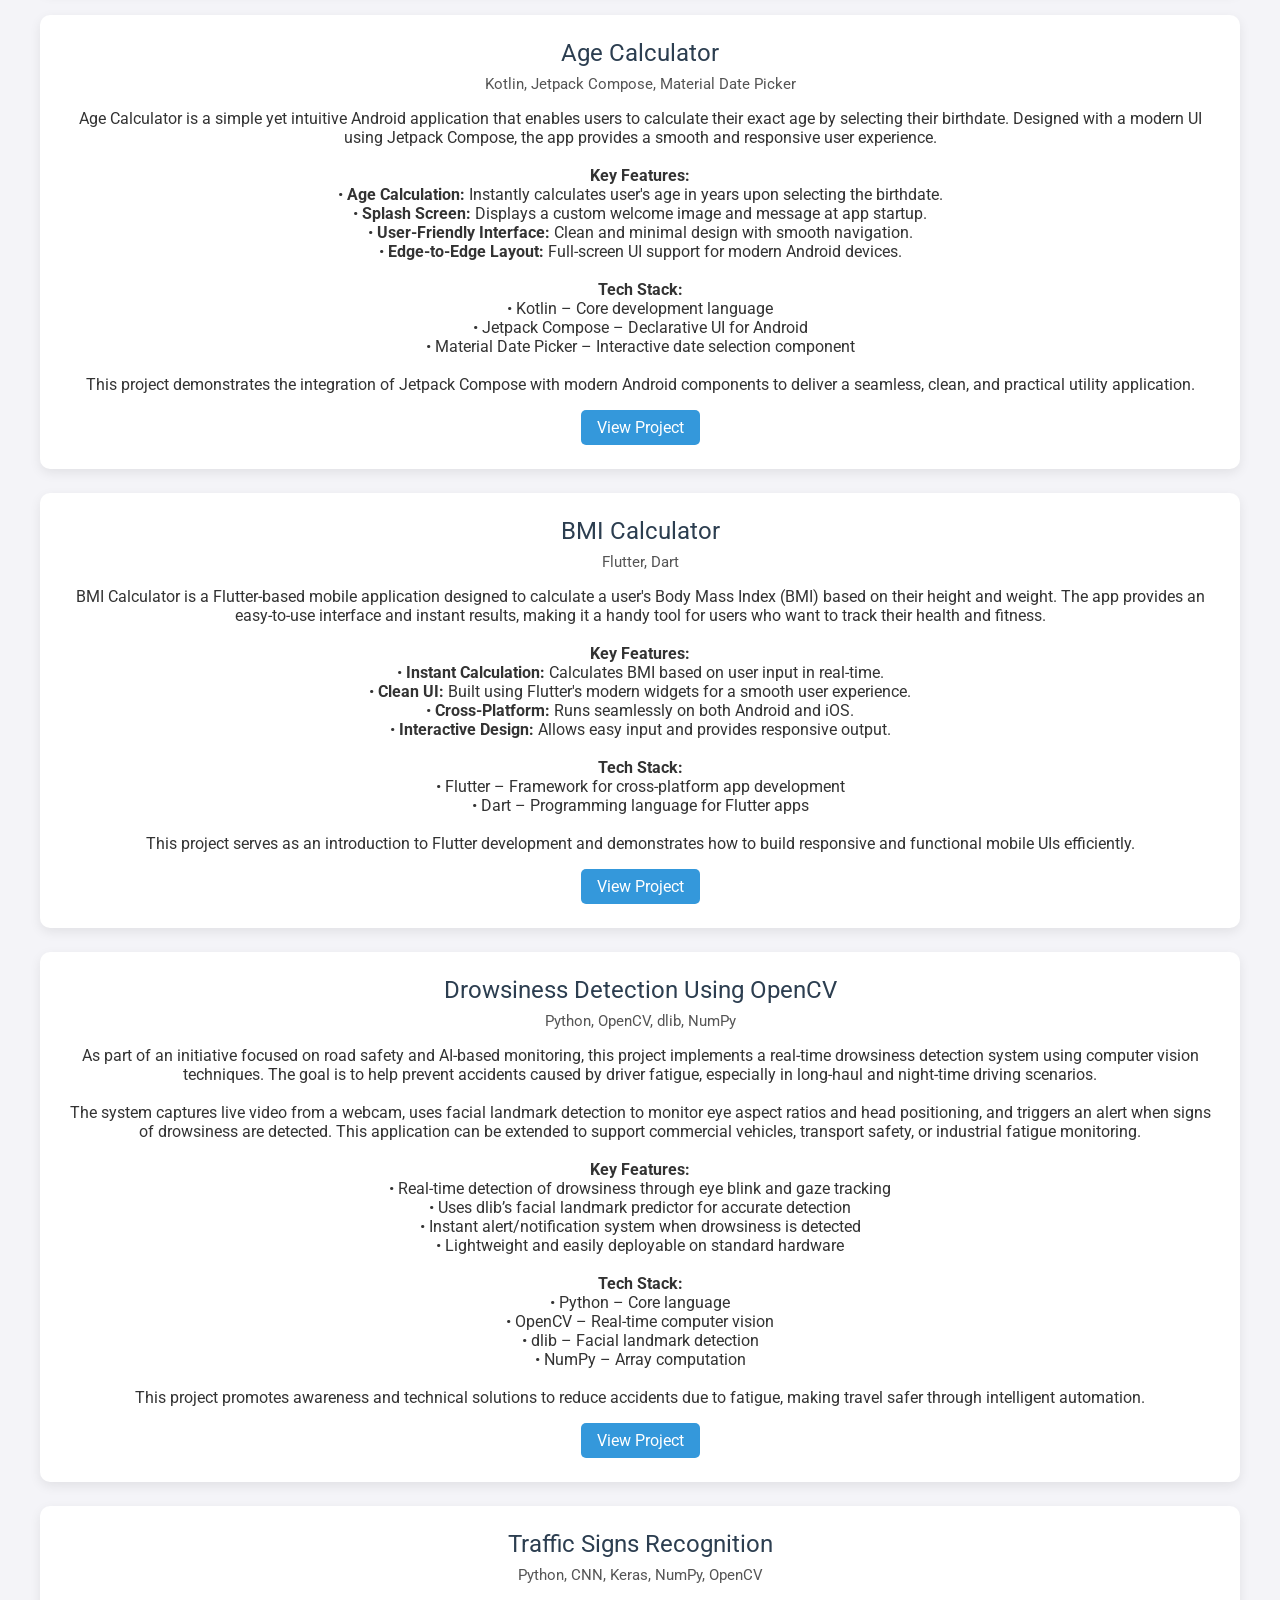
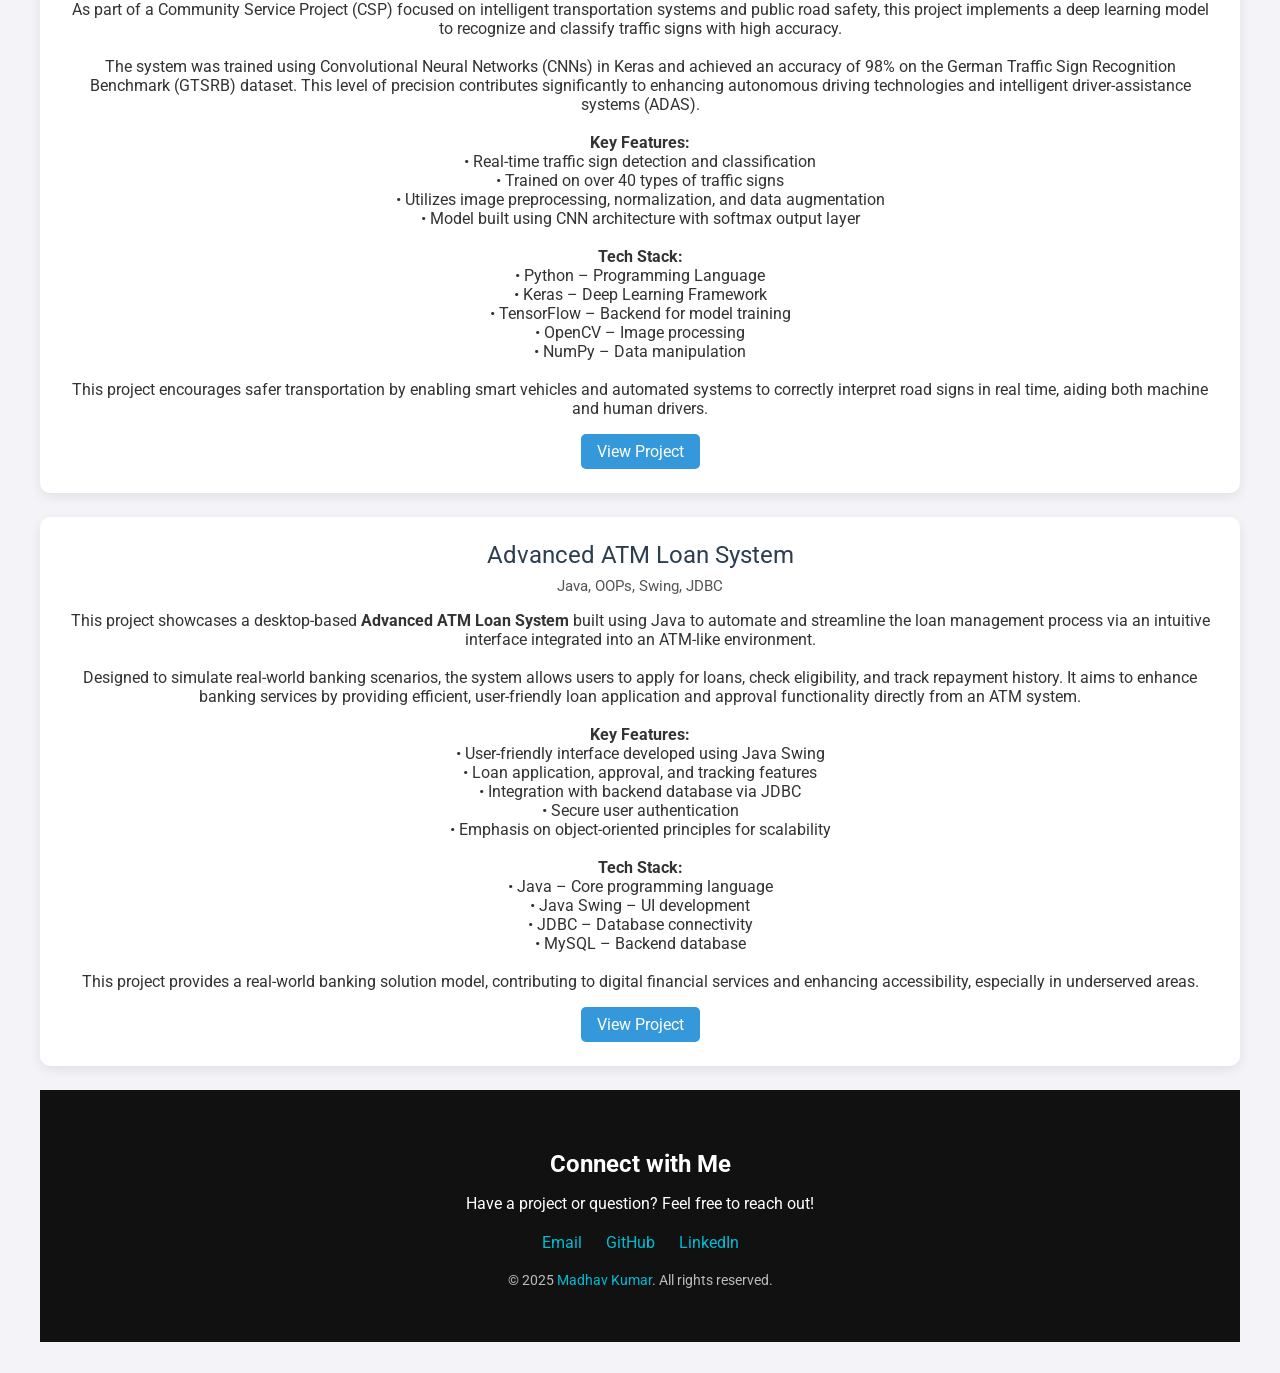
==== commit bf6a6f33: "updated" ====
--- a/projects.html
+++ b/projects.html
@@ -79,6 +79,21 @@
         font-size: 1.3rem;
       }
     }
+    .project-card ul{
+    margin-top:10px;
+    padding-left:20px;
+}
+
+.project-card li{
+    margin-bottom:8px;
+    line-height:1.5;
+}
+
+.project-card h4{
+    margin-top:15px;
+    margin-bottom:10px;
+    color:#2c3e50;
+}
   </style>
 </head>
 
@@ -89,6 +104,64 @@
   </header>
 
   <div class="container">
+
+    <div class="project-card">
+    <div class="project-title">Demo Web Shop Automation Framework</div>
+
+    <div class="tech">
+        Selenium WebDriver | Java | TestNG | POM | Apache POI
+    </div>
+
+    <div class="desc">
+        Developed a Hybrid Automation Framework for an e-commerce application using Selenium WebDriver, Java, TestNG, and Page Object Model (POM). Automated critical business workflows including Login, Product Search, Add to Cart, Wishlist, Checkout, and Order Placement.
+
+        <h4>Key Features</h4>
+        <ul style="text-align:left; display:inline-block;">
+            <li>Hybrid Automation Framework Design</li>
+            <li>Page Object Model (POM) Implementation</li>
+            <li>Data-Driven Testing using Apache POI and Excel</li>
+            <li>TestNG Annotations, Assertions, and Reporting</li>
+            <li>Screenshot Capture on Test Execution</li>
+            <li>Reusable Utility Classes and Generic Methods</li>
+            <li>Cross-Browser Compatible Test Scripts</li>
+            <li>Automated End-to-End E-Commerce Workflows</li>
+        </ul>
+    </div>
+
+    <a href="https://github.com/2003MADHAV/demoWebShop"
+       class="link-btn" target="_blank">
+       View Project
+    </a>
+</div>
+<div class="project-card">
+    <div class="project-title">OpenCart Automation Framework</div>
+
+    <div class="tech">
+        Selenium WebDriver | Java | TestNG | Maven
+    </div>
+
+    <div class="desc">
+        Built a Maven-based Selenium Automation Framework for OpenCart application testing. Implemented scalable test architecture with support for TestNG suite execution, reporting, logging, screenshots, and reusable framework components.
+
+        <h4>Key Features</h4>
+        <ul style="text-align:left; display:inline-block;">
+            <li>Maven-Based Project Structure</li>
+            <li>Selenium WebDriver Automation</li>
+            <li>TestNG Framework Integration</li>
+            <li>Cross-Browser Testing Support</li>
+            <li>Automated Login, Registration, Search, and Cart Modules</li>
+            <li>Screenshot Capture for Failed Test Cases</li>
+            <li>Reusable Utility and Base Classes</li>
+            <li>Extent Report / TestNG Report Generation</li>
+            <li>Scalable and Maintainable Framework Design</li>
+        </ul>
+    </div>
+
+    <a href="https://github.com/2003MADHAV/opencartv4"
+       class="link-btn" target="_blank">
+       View Project
+    </a>
+</div>
 
     <div class="project-card">
       <div class="project-title">EaseRent: Integrated Admin Web Portal and Mobile Solutions for Rental Property
